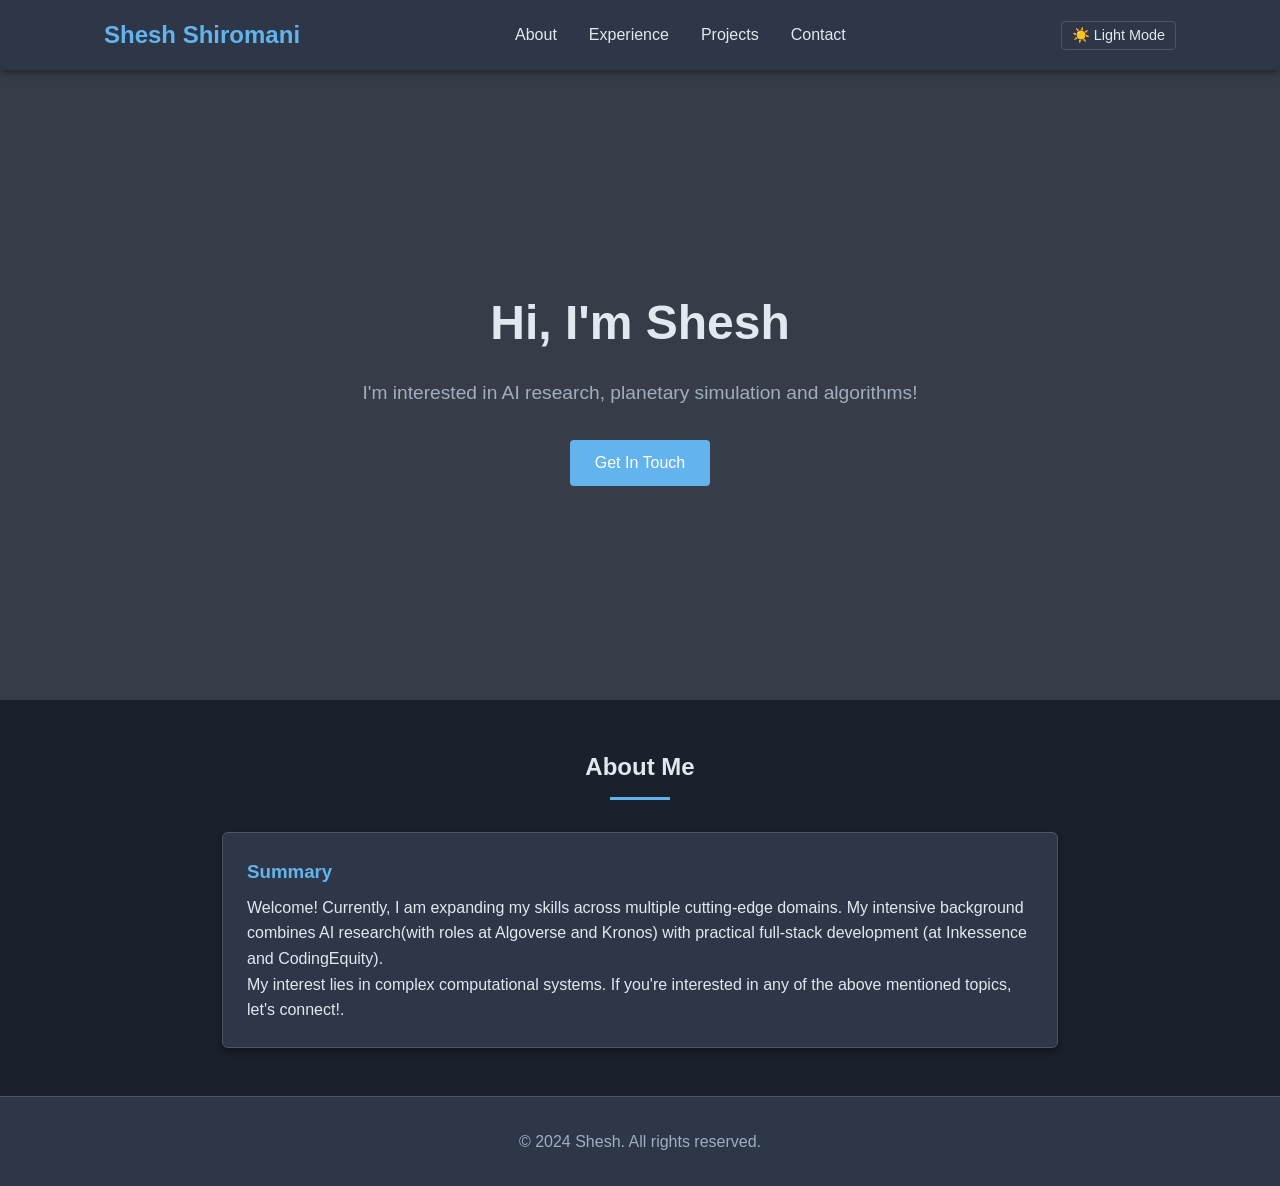
==== index.html @ 3c1d28cc "added project files" ====
<!DOCTYPE html>
<html lang="en">
<head>
    <meta charset="UTF-8">
    <meta name="viewport" content="width=device-width, initial-scale=1.0">
    <title>Shesh - Portfolio</title>
    <link rel="stylesheet" href="style.css">
</head>
<body>
    <header>
        <nav class="navbar">
            <div class="logo">Shesh Shiromani</div>
            <ul class="nav-links">
                <li><a href="index.html">About</a></li>
                <li><a href="experience.html">Experience</a></li>
                <li><a href="projects.html">Projects</a></li>
                <li><a href="contact.html">Contact</a></li>
            </ul>
            <div class="nav-tools">
                <button id="dark-mode-toggle">☀️ Light Mode</button>
                <div class="menu-toggle">
                    <span></span>
                    <span></span>
                    <span></span>
                </div>
            </div>
        </nav>
    </header>

    <main>
        <section id="hero">
            <div class="hero-content">
                <h1>Hi, I'm Shesh</h1>
                <p>I'm interested in AI research, planetary simulation and algorithms!</p>
                <a href="contact.html" class="btn">Get In Touch</a>
            </div>
        </section>

        <section id="about" class="container">
            <h2>About Me</h2>
            <div class="card">
                <h3>Summary</h3>
                <p>Welcome! Currently, I am expanding my skills across multiple cutting-edge domains. My intensive background combines AI research(with roles at Algoverse and Kronos) with practical full-stack development (at Inkessence and CodingEquity).</p>
                <p>My interest lies in complex computational systems. If you're interested in any of the above mentioned topics, let's connect!.</p>
            </div>
        </section>
    </main>

    <footer>
        <p>&copy; 2024 Shesh. All rights reserved.</p>
    </footer>

    <script src="script.js"></script>
</body>
</html>
---- style.css ----
:root {
    --bg-color: #1a202c;
    --text-color: #e2e8f0;
    --header-bg: #2d3748;
    --card-bg: #2d3748;
    --primary-accent: #63b3ed;
    --secondary-accent: #90cdf4;
    --border-color: #4a5568;
    --text-muted: #a0aec0;
    --btn-hover: #2c5282;
    --shadow: 0 4px 6px rgba(0,0,0,0.3);
    
    transition: background-color 0.3s, color 0.3s;
}

body.light-mode {
    --bg-color: #f7fafc;
    --text-color: #2d3748;
    --header-bg: #fff;
    --card-bg: #fff;
    --primary-accent: #2b6cb0;
    --secondary-accent: #4299e1;
    --border-color: #e2e8f0;
    --text-muted: #4a5568;
    --btn-hover: #2c5282;
    --shadow: 0 2px 5px rgba(0,0,0,0.1);
}

* {
    margin: 0;
    padding: 0;
    box-sizing: border-box;
}

body {
    font-family: Arial, Helvetica, sans-serif;
    line-height: 1.6;
    color: var(--text-color);
    background-color: var(--bg-color);
}

a {
    text-decoration: none;
    color: inherit;
}

header {
    background: var(--header-bg);
    box-shadow: var(--shadow);
    position: sticky;
    top: 0;
    z-index: 100;
}

.navbar {
    display: flex;
    justify-content: space-between;
    align-items: center;
    padding: 1rem 5%;
    max-width: 1200px;
    margin: 0 auto;
}

.logo {
    font-size: 1.5rem;
    font-weight: bold;
    color: var(--primary-accent);
}

.nav-links {
    list-style: none;
    display: flex;
    gap: 2rem;
}

.nav-links a:hover {
    color: var(--primary-accent);
    transition: color 0.3s ease;
}

.nav-tools {
    display: flex;
    align-items: center;
    gap: 15px;
}

#dark-mode-toggle {
    background: none;
    border: 1px solid var(--border-color);
    color: var(--text-color);
    padding: 5px 10px;
    border-radius: 4px;
    cursor: pointer;
    font-size: 0.9rem;
    transition: background 0.3s;
}

#dark-mode-toggle:hover {
    background: rgba(100, 100, 100, 0.2);
}

.menu-toggle {
    display: none;
    flex-direction: column;
    cursor: pointer;
    gap: 5px;
}

.menu-toggle span {
    width: 25px;
    height: 3px;
    background-color: var(--text-color);
    transition: 0.3s;
}

.container {
    max-width: 900px;
    margin: 3rem auto;
    padding: 0 2rem;
}

#hero {
    height: 70vh;
    display: flex;
    align-items: center;
    justify-content: center;
    text-align: center;
    background-color: #ebf4ff22;
    padding: 0 20px;
}

body.light-mode #hero {
    background-color: #ebf4ff;
}

.hero-content h1 {
    font-size: 3rem;
    margin-bottom: 1rem;
    color: var(--text-color);
}

.hero-content p {
    font-size: 1.2rem;
    margin-bottom: 2rem;
    color: var(--text-muted);
}

.btn {
    display: inline-block;
    padding: 10px 25px;
    background-color: var(--primary-accent);
    color: #fff;
    border: none;
    border-radius: 4px;
    cursor: pointer;
    font-size: 1rem;
    transition: background-color 0.3s, transform 0.2s;
}

.btn:hover {
    background-color: var(--btn-hover);
    transform: translateY(-2px);
}

h2 {
    margin-bottom: 2rem;
    text-align: center;
    color: var(--text-color);
    position: relative;
}

h2::after {
    content: "";
    display: block;
    width: 60px;
    height: 3px;
    background: var(--primary-accent);
    margin: 10px auto 0;
}

.sub-section {
    margin-bottom: 2rem;
}

h3 {
    color: var(--primary-accent);
    margin-bottom: 0.5rem;
}

.item-title {
    color: var(--text-color);
}

.data-table {
    width: 100%;
    border-collapse: collapse;
    background: var(--card-bg);
    box-shadow: var(--shadow);
    margin-bottom: 2rem;
}

.data-table th, .data-table td {
    padding: 15px;
    text-align: left;
    border-bottom: 1px solid var(--border-color);
    color: var(--text-color);
}

.data-table th {
    background-color: #edf2f722;
    font-weight: bold;
}

body.light-mode .data-table th {
    background-color: #edf2f7;
}

.data-table tr:hover {
    background-color: #f7fafc11;
}

body.light-mode .data-table tr:hover {
    background-color: #f7fafc;
}

.card-grid {
    display: grid;
    grid-template-columns: repeat(auto-fit, minmax(280px, 1fr));
    gap: 2rem;
}

.card {
    background: var(--card-bg);
    padding: 1.5rem;
    border-radius: 6px;
    border: 1px solid var(--border-color);
    box-shadow: var(--shadow);
    transition: transform 0.3s ease, box-shadow 0.3s ease;
}

.card:hover {
    transform: translateY(-4px);
    box-shadow: 0 6px 10px rgba(0,0,0,0.2);
}

.card-subtitle {
    font-size: 0.9rem;
    color: var(--text-muted);
    margin-bottom: 0.5rem;
}

.card-details {
    color: var(--text-muted);
    font-size: 0.95rem;
}

.skills-list {
    margin-top: 1rem;
    list-style-type: none;
    display: flex;
    flex-wrap: wrap;
    gap: 8px;
}

.skill-tag {
    background: #edf2f722;
    color: var(--secondary-accent);
    padding: 2px 8px;
    border-radius: 4px;
    font-size: 0.8rem;
    border: 1px solid var(--border-color);
}

body.light-mode .skill-tag {
    background: #edf2f7;
    color: var(--primary-accent);
}

.contact-form {
    background: var(--card-bg);
    padding: 2rem;
    border-radius: 6px;
    border: 1px solid var(--border-color);
    max-width: 550px;
    margin: 0 auto;
    box-shadow: var(--shadow);
}

.form-group {
    margin-bottom: 1.5rem;
}

.form-group label, .label-text {
    display: block;
    margin-bottom: 0.5rem;
    font-weight: bold;
    color: var(--text-muted);
}

.form-group input, .form-group select, .form-group textarea {
    width: 100%;
    padding: 10px;
    border: 1px solid var(--border-color);
    border-radius: 4px;
    background-color: var(--bg-color);
    color: var(--text-color);
    font-family: inherit;
}

.form-group input:focus, .form-group select:focus, .form-group textarea:focus {
    outline: none;
    border-color: var(--primary-accent);
}

.radio-group {
    display: flex;
    align-items: center;
    gap: 10px;
    color: var(--text-muted);
}

footer {
    text-align: center;
    padding: 2rem;
    background: var(--header-bg);
    color: var(--text-muted);
    margin-top: 3rem;
    border-top: 1px solid var(--border-color);
}

@media (max-width: 768px) {
    .navbar {
        flex-direction: column;
        align-items: flex-start;
    }
    
    .logo {
        margin-bottom: 10px;
    }

    .nav-links {
        display: none;
        flex-direction: column;
        width: 100%;
        gap: 10px;
        padding: 1rem 0;
        text-align: left;
    }

    .nav-links.active {
        display: flex;
    }

    .nav-tools {
        position: absolute;
        top: 1rem;
        right: 5%;
    }

    .menu-toggle {
        display: flex;
    }

    .hero-content h1 {
        font-size: 2.2rem;
    }
}
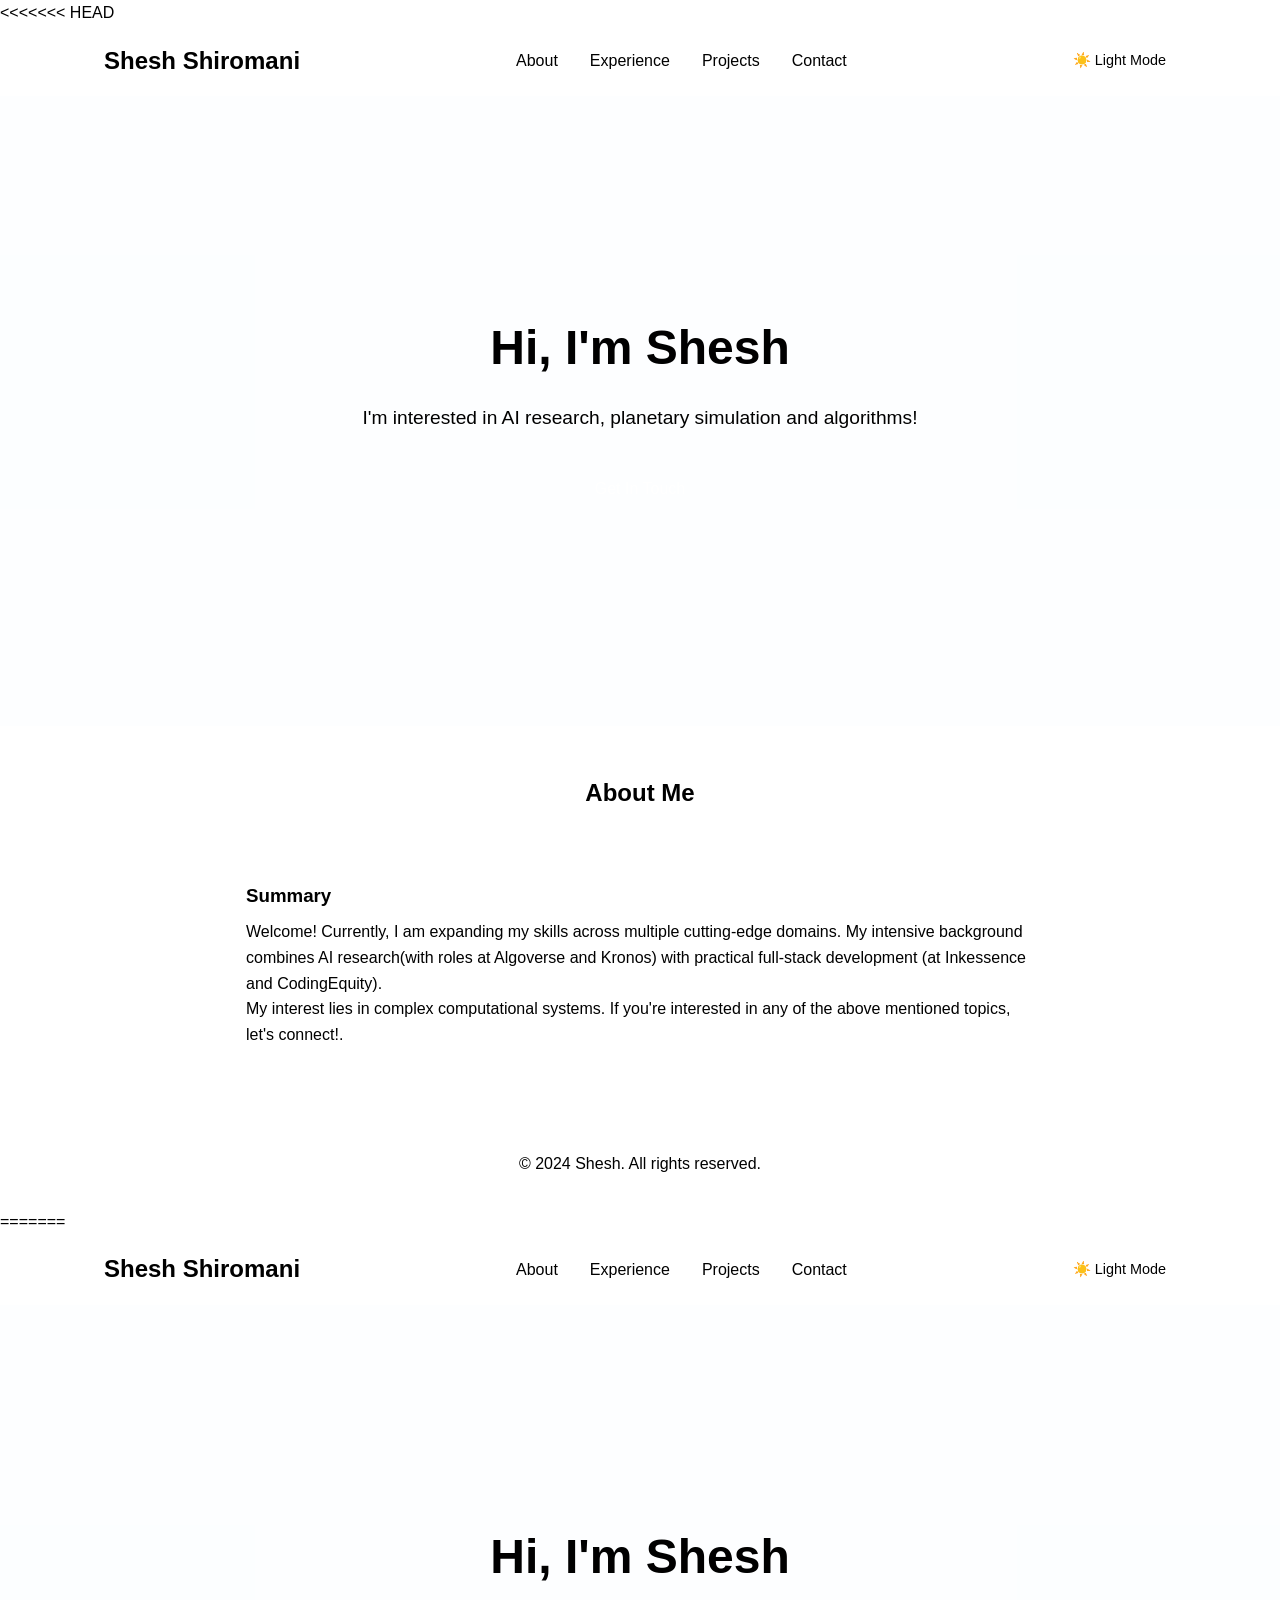
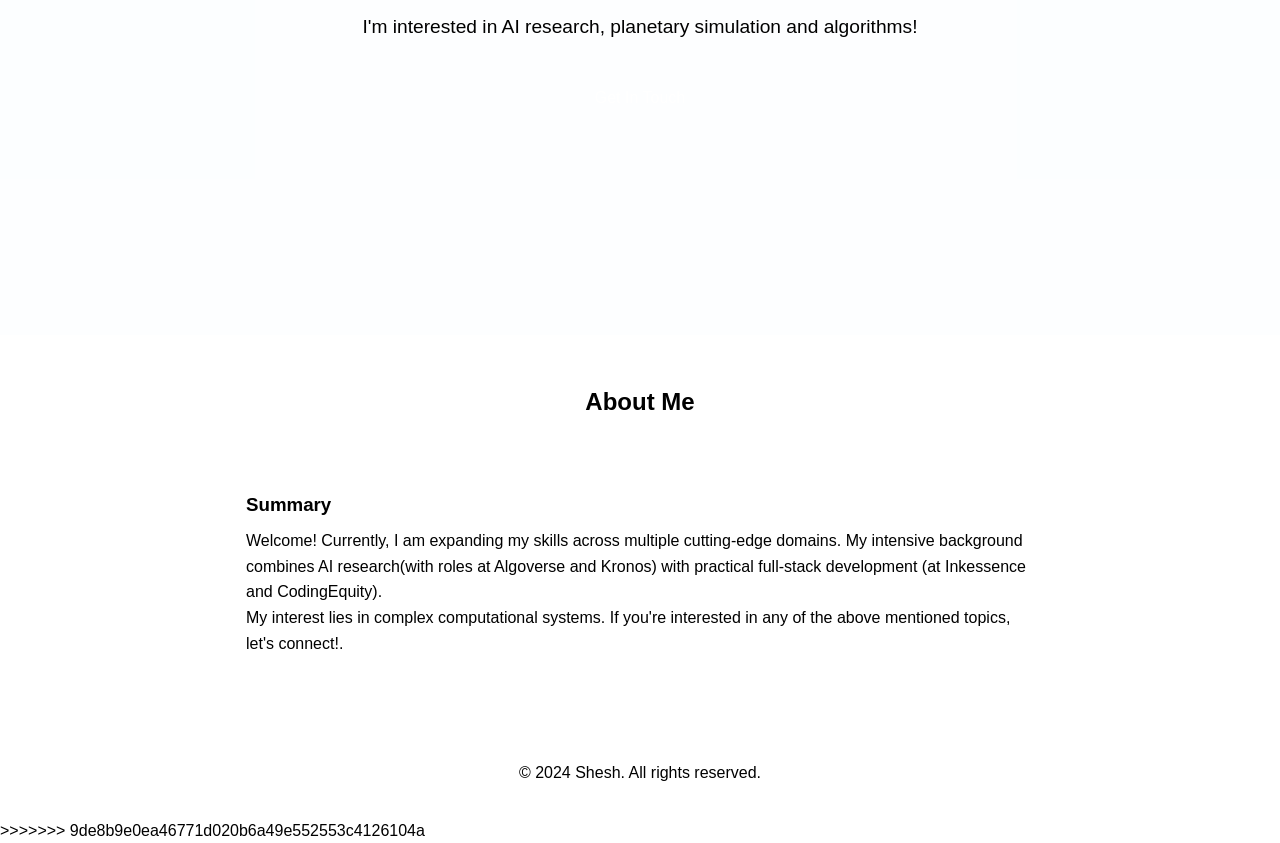
==== commit 6c17e866: "Fix merge conflict" ====
--- a/index.html
+++ b/index.html
@@ -1,55 +1,112 @@
-<!DOCTYPE html>
-<html lang="en">
-<head>
-    <meta charset="UTF-8">
-    <meta name="viewport" content="width=device-width, initial-scale=1.0">
-    <title>Shesh - Portfolio</title>
-    <link rel="stylesheet" href="style.css">
-</head>
-<body>
-    <header>
-        <nav class="navbar">
-            <div class="logo">Shesh Shiromani</div>
-            <ul class="nav-links">
-                <li><a href="index.html">About</a></li>
-                <li><a href="experience.html">Experience</a></li>
-                <li><a href="projects.html">Projects</a></li>
-                <li><a href="contact.html">Contact</a></li>
-            </ul>
-            <div class="nav-tools">
-                <button id="dark-mode-toggle">☀️ Light Mode</button>
-                <div class="menu-toggle">
-                    <span></span>
-                    <span></span>
-                    <span></span>
-                </div>
-            </div>
-        </nav>
-    </header>
-
-    <main>
-        <section id="hero">
-            <div class="hero-content">
-                <h1>Hi, I'm Shesh</h1>
-                <p>I'm interested in AI research, planetary simulation and algorithms!</p>
-                <a href="contact.html" class="btn">Get In Touch</a>
-            </div>
-        </section>
-
-        <section id="about" class="container">
-            <h2>About Me</h2>
-            <div class="card">
-                <h3>Summary</h3>
-                <p>Welcome! Currently, I am expanding my skills across multiple cutting-edge domains. My intensive background combines AI research(with roles at Algoverse and Kronos) with practical full-stack development (at Inkessence and CodingEquity).</p>
-                <p>My interest lies in complex computational systems. If you're interested in any of the above mentioned topics, let's connect!.</p>
-            </div>
-        </section>
-    </main>
-
-    <footer>
-        <p>&copy; 2024 Shesh. All rights reserved.</p>
-    </footer>
-
-    <script src="script.js"></script>
-</body>
+<<<<<<< HEAD
+<!DOCTYPE html>
+<html lang="en">
+<head>
+    <meta charset="UTF-8">
+    <meta name="viewport" content="width=device-width, initial-scale=1.0">
+    <title>Shesh - Portfolio</title>
+    <link rel="stylesheet" href="style.css">
+</head>
+<body>
+    <header>
+        <nav class="navbar">
+            <div class="logo">Shesh Shiromani</div>
+            <ul class="nav-links">
+                <li><a href="index.html">About</a></li>
+                <li><a href="experience.html">Experience</a></li>
+                <li><a href="projects.html">Projects</a></li>
+                <li><a href="contact.html">Contact</a></li>
+            </ul>
+            <div class="nav-tools">
+                <button id="dark-mode-toggle">☀️ Light Mode</button>
+                <div class="menu-toggle">
+                    <span></span>
+                    <span></span>
+                    <span></span>
+                </div>
+            </div>
+        </nav>
+    </header>
+
+    <main>
+        <section id="hero">
+            <div class="hero-content">
+                <h1>Hi, I'm Shesh</h1>
+                <p>I'm interested in AI research, planetary simulation and algorithms!</p>
+                <a href="contact.html" class="btn">Get In Touch</a>
+            </div>
+        </section>
+
+        <section id="about" class="container">
+            <h2>About Me</h2>
+            <div class="card">
+                <h3>Summary</h3>
+                <p>Welcome! Currently, I am expanding my skills across multiple cutting-edge domains. My intensive background combines AI research(with roles at Algoverse and Kronos) with practical full-stack development (at Inkessence and CodingEquity).</p>
+                <p>My interest lies in complex computational systems. If you're interested in any of the above mentioned topics, let's connect!.</p>
+            </div>
+        </section>
+    </main>
+
+    <footer>
+        <p>&copy; 2024 Shesh. All rights reserved.</p>
+    </footer>
+
+    <script src="script.js"></script>
+</body>
+=======
+<!DOCTYPE html>
+<html lang="en">
+<head>
+    <meta charset="UTF-8">
+    <meta name="viewport" content="width=device-width, initial-scale=1.0">
+    <title>Shesh - Portfolio</title>
+    <link rel="stylesheet" href="style.css">
+</head>
+<body>
+    <header>
+        <nav class="navbar">
+            <div class="logo">Shesh Shiromani</div>
+            <ul class="nav-links">
+                <li><a href="index.html">About</a></li>
+                <li><a href="experience.html">Experience</a></li>
+                <li><a href="projects.html">Projects</a></li>
+                <li><a href="contact.html">Contact</a></li>
+            </ul>
+            <div class="nav-tools">
+                <button id="dark-mode-toggle">☀️ Light Mode</button>
+                <div class="menu-toggle">
+                    <span></span>
+                    <span></span>
+                    <span></span>
+                </div>
+            </div>
+        </nav>
+    </header>
+
+    <main>
+        <section id="hero">
+            <div class="hero-content">
+                <h1>Hi, I'm Shesh</h1>
+                <p>I'm interested in AI research, planetary simulation and algorithms!</p>
+                <a href="contact.html" class="btn">Get In Touch</a>
+            </div>
+        </section>
+
+        <section id="about" class="container">
+            <h2>About Me</h2>
+            <div class="card">
+                <h3>Summary</h3>
+                <p>Welcome! Currently, I am expanding my skills across multiple cutting-edge domains. My intensive background combines AI research(with roles at Algoverse and Kronos) with practical full-stack development (at Inkessence and CodingEquity).</p>
+                <p>My interest lies in complex computational systems. If you're interested in any of the above mentioned topics, let's connect!.</p>
+            </div>
+        </section>
+    </main>
+
+    <footer>
+        <p>&copy; 2024 Shesh. All rights reserved.</p>
+    </footer>
+
+    <script src="script.js"></script>
+</body>
+>>>>>>> 9de8b9e0ea46771d020b6a49e552553c4126104a
 </html>
--- a/style.css
+++ b/style.css
@@ -1,367 +1,736 @@
-:root {
-    --bg-color: #1a202c;
-    --text-color: #e2e8f0;
-    --header-bg: #2d3748;
-    --card-bg: #2d3748;
-    --primary-accent: #63b3ed;
-    --secondary-accent: #90cdf4;
-    --border-color: #4a5568;
-    --text-muted: #a0aec0;
-    --btn-hover: #2c5282;
-    --shadow: 0 4px 6px rgba(0,0,0,0.3);
-    
-    transition: background-color 0.3s, color 0.3s;
-}
-
-body.light-mode {
-    --bg-color: #f7fafc;
-    --text-color: #2d3748;
-    --header-bg: #fff;
-    --card-bg: #fff;
-    --primary-accent: #2b6cb0;
-    --secondary-accent: #4299e1;
-    --border-color: #e2e8f0;
-    --text-muted: #4a5568;
-    --btn-hover: #2c5282;
-    --shadow: 0 2px 5px rgba(0,0,0,0.1);
-}
-
-* {
-    margin: 0;
-    padding: 0;
-    box-sizing: border-box;
-}
-
-body {
-    font-family: Arial, Helvetica, sans-serif;
-    line-height: 1.6;
-    color: var(--text-color);
-    background-color: var(--bg-color);
-}
-
-a {
-    text-decoration: none;
-    color: inherit;
-}
-
-header {
-    background: var(--header-bg);
-    box-shadow: var(--shadow);
-    position: sticky;
-    top: 0;
-    z-index: 100;
-}
-
-.navbar {
-    display: flex;
-    justify-content: space-between;
-    align-items: center;
-    padding: 1rem 5%;
-    max-width: 1200px;
-    margin: 0 auto;
-}
-
-.logo {
-    font-size: 1.5rem;
-    font-weight: bold;
-    color: var(--primary-accent);
-}
-
-.nav-links {
-    list-style: none;
-    display: flex;
-    gap: 2rem;
-}
-
-.nav-links a:hover {
-    color: var(--primary-accent);
-    transition: color 0.3s ease;
-}
-
-.nav-tools {
-    display: flex;
-    align-items: center;
-    gap: 15px;
-}
-
-#dark-mode-toggle {
-    background: none;
-    border: 1px solid var(--border-color);
-    color: var(--text-color);
-    padding: 5px 10px;
-    border-radius: 4px;
-    cursor: pointer;
-    font-size: 0.9rem;
-    transition: background 0.3s;
-}
-
-#dark-mode-toggle:hover {
-    background: rgba(100, 100, 100, 0.2);
-}
-
-.menu-toggle {
-    display: none;
-    flex-direction: column;
-    cursor: pointer;
-    gap: 5px;
-}
-
-.menu-toggle span {
-    width: 25px;
-    height: 3px;
-    background-color: var(--text-color);
-    transition: 0.3s;
-}
-
-.container {
-    max-width: 900px;
-    margin: 3rem auto;
-    padding: 0 2rem;
-}
-
-#hero {
-    height: 70vh;
-    display: flex;
-    align-items: center;
-    justify-content: center;
-    text-align: center;
-    background-color: #ebf4ff22;
-    padding: 0 20px;
-}
-
-body.light-mode #hero {
-    background-color: #ebf4ff;
-}
-
-.hero-content h1 {
-    font-size: 3rem;
-    margin-bottom: 1rem;
-    color: var(--text-color);
-}
-
-.hero-content p {
-    font-size: 1.2rem;
-    margin-bottom: 2rem;
-    color: var(--text-muted);
-}
-
-.btn {
-    display: inline-block;
-    padding: 10px 25px;
-    background-color: var(--primary-accent);
-    color: #fff;
-    border: none;
-    border-radius: 4px;
-    cursor: pointer;
-    font-size: 1rem;
-    transition: background-color 0.3s, transform 0.2s;
-}
-
-.btn:hover {
-    background-color: var(--btn-hover);
-    transform: translateY(-2px);
-}
-
-h2 {
-    margin-bottom: 2rem;
-    text-align: center;
-    color: var(--text-color);
-    position: relative;
-}
-
-h2::after {
-    content: "";
-    display: block;
-    width: 60px;
-    height: 3px;
-    background: var(--primary-accent);
-    margin: 10px auto 0;
-}
-
-.sub-section {
-    margin-bottom: 2rem;
-}
-
-h3 {
-    color: var(--primary-accent);
-    margin-bottom: 0.5rem;
-}
-
-.item-title {
-    color: var(--text-color);
-}
-
-.data-table {
-    width: 100%;
-    border-collapse: collapse;
-    background: var(--card-bg);
-    box-shadow: var(--shadow);
-    margin-bottom: 2rem;
-}
-
-.data-table th, .data-table td {
-    padding: 15px;
-    text-align: left;
-    border-bottom: 1px solid var(--border-color);
-    color: var(--text-color);
-}
-
-.data-table th {
-    background-color: #edf2f722;
-    font-weight: bold;
-}
-
-body.light-mode .data-table th {
-    background-color: #edf2f7;
-}
-
-.data-table tr:hover {
-    background-color: #f7fafc11;
-}
-
-body.light-mode .data-table tr:hover {
-    background-color: #f7fafc;
-}
-
-.card-grid {
-    display: grid;
-    grid-template-columns: repeat(auto-fit, minmax(280px, 1fr));
-    gap: 2rem;
-}
-
-.card {
-    background: var(--card-bg);
-    padding: 1.5rem;
-    border-radius: 6px;
-    border: 1px solid var(--border-color);
-    box-shadow: var(--shadow);
-    transition: transform 0.3s ease, box-shadow 0.3s ease;
-}
-
-.card:hover {
-    transform: translateY(-4px);
-    box-shadow: 0 6px 10px rgba(0,0,0,0.2);
-}
-
-.card-subtitle {
-    font-size: 0.9rem;
-    color: var(--text-muted);
-    margin-bottom: 0.5rem;
-}
-
-.card-details {
-    color: var(--text-muted);
-    font-size: 0.95rem;
-}
-
-.skills-list {
-    margin-top: 1rem;
-    list-style-type: none;
-    display: flex;
-    flex-wrap: wrap;
-    gap: 8px;
-}
-
-.skill-tag {
-    background: #edf2f722;
-    color: var(--secondary-accent);
-    padding: 2px 8px;
-    border-radius: 4px;
-    font-size: 0.8rem;
-    border: 1px solid var(--border-color);
-}
-
-body.light-mode .skill-tag {
-    background: #edf2f7;
-    color: var(--primary-accent);
-}
-
-.contact-form {
-    background: var(--card-bg);
-    padding: 2rem;
-    border-radius: 6px;
-    border: 1px solid var(--border-color);
-    max-width: 550px;
-    margin: 0 auto;
-    box-shadow: var(--shadow);
-}
-
-.form-group {
-    margin-bottom: 1.5rem;
-}
-
-.form-group label, .label-text {
-    display: block;
-    margin-bottom: 0.5rem;
-    font-weight: bold;
-    color: var(--text-muted);
-}
-
-.form-group input, .form-group select, .form-group textarea {
-    width: 100%;
-    padding: 10px;
-    border: 1px solid var(--border-color);
-    border-radius: 4px;
-    background-color: var(--bg-color);
-    color: var(--text-color);
-    font-family: inherit;
-}
-
-.form-group input:focus, .form-group select:focus, .form-group textarea:focus {
-    outline: none;
-    border-color: var(--primary-accent);
-}
-
-.radio-group {
-    display: flex;
-    align-items: center;
-    gap: 10px;
-    color: var(--text-muted);
-}
-
-footer {
-    text-align: center;
-    padding: 2rem;
-    background: var(--header-bg);
-    color: var(--text-muted);
-    margin-top: 3rem;
-    border-top: 1px solid var(--border-color);
-}
-
-@media (max-width: 768px) {
-    .navbar {
-        flex-direction: column;
-        align-items: flex-start;
-    }
-    
-    .logo {
-        margin-bottom: 10px;
-    }
-
-    .nav-links {
-        display: none;
-        flex-direction: column;
-        width: 100%;
-        gap: 10px;
-        padding: 1rem 0;
-        text-align: left;
-    }
-
-    .nav-links.active {
-        display: flex;
-    }
-
-    .nav-tools {
-        position: absolute;
-        top: 1rem;
-        right: 5%;
-    }
-
-    .menu-toggle {
-        display: flex;
-    }
-
-    .hero-content h1 {
-        font-size: 2.2rem;
-    }
+<<<<<<< HEAD
+:root {
+    --bg-color: #1a202c;
+    --text-color: #e2e8f0;
+    --header-bg: #2d3748;
+    --card-bg: #2d3748;
+    --primary-accent: #63b3ed;
+    --secondary-accent: #90cdf4;
+    --border-color: #4a5568;
+    --text-muted: #a0aec0;
+    --btn-hover: #2c5282;
+    --shadow: 0 4px 6px rgba(0,0,0,0.3);
+    
+    transition: background-color 0.3s, color 0.3s;
+}
+
+body.light-mode {
+    --bg-color: #f7fafc;
+    --text-color: #2d3748;
+    --header-bg: #fff;
+    --card-bg: #fff;
+    --primary-accent: #2b6cb0;
+    --secondary-accent: #4299e1;
+    --border-color: #e2e8f0;
+    --text-muted: #4a5568;
+    --btn-hover: #2c5282;
+    --shadow: 0 2px 5px rgba(0,0,0,0.1);
+}
+
+* {
+    margin: 0;
+    padding: 0;
+    box-sizing: border-box;
+}
+
+body {
+    font-family: Arial, Helvetica, sans-serif;
+    line-height: 1.6;
+    color: var(--text-color);
+    background-color: var(--bg-color);
+}
+
+a {
+    text-decoration: none;
+    color: inherit;
+}
+
+header {
+    background: var(--header-bg);
+    box-shadow: var(--shadow);
+    position: sticky;
+    top: 0;
+    z-index: 100;
+}
+
+.navbar {
+    display: flex;
+    justify-content: space-between;
+    align-items: center;
+    padding: 1rem 5%;
+    max-width: 1200px;
+    margin: 0 auto;
+}
+
+.logo {
+    font-size: 1.5rem;
+    font-weight: bold;
+    color: var(--primary-accent);
+}
+
+.nav-links {
+    list-style: none;
+    display: flex;
+    gap: 2rem;
+}
+
+.nav-links a:hover {
+    color: var(--primary-accent);
+    transition: color 0.3s ease;
+}
+
+.nav-tools {
+    display: flex;
+    align-items: center;
+    gap: 15px;
+}
+
+#dark-mode-toggle {
+    background: none;
+    border: 1px solid var(--border-color);
+    color: var(--text-color);
+    padding: 5px 10px;
+    border-radius: 4px;
+    cursor: pointer;
+    font-size: 0.9rem;
+    transition: background 0.3s;
+}
+
+#dark-mode-toggle:hover {
+    background: rgba(100, 100, 100, 0.2);
+}
+
+.menu-toggle {
+    display: none;
+    flex-direction: column;
+    cursor: pointer;
+    gap: 5px;
+}
+
+.menu-toggle span {
+    width: 25px;
+    height: 3px;
+    background-color: var(--text-color);
+    transition: 0.3s;
+}
+
+.container {
+    max-width: 900px;
+    margin: 3rem auto;
+    padding: 0 2rem;
+}
+
+#hero {
+    height: 70vh;
+    display: flex;
+    align-items: center;
+    justify-content: center;
+    text-align: center;
+    background-color: #ebf4ff22;
+    padding: 0 20px;
+}
+
+body.light-mode #hero {
+    background-color: #ebf4ff;
+}
+
+.hero-content h1 {
+    font-size: 3rem;
+    margin-bottom: 1rem;
+    color: var(--text-color);
+}
+
+.hero-content p {
+    font-size: 1.2rem;
+    margin-bottom: 2rem;
+    color: var(--text-muted);
+}
+
+.btn {
+    display: inline-block;
+    padding: 10px 25px;
+    background-color: var(--primary-accent);
+    color: #fff;
+    border: none;
+    border-radius: 4px;
+    cursor: pointer;
+    font-size: 1rem;
+    transition: background-color 0.3s, transform 0.2s;
+}
+
+.btn:hover {
+    background-color: var(--btn-hover);
+    transform: translateY(-2px);
+}
+
+h2 {
+    margin-bottom: 2rem;
+    text-align: center;
+    color: var(--text-color);
+    position: relative;
+}
+
+h2::after {
+    content: "";
+    display: block;
+    width: 60px;
+    height: 3px;
+    background: var(--primary-accent);
+    margin: 10px auto 0;
+}
+
+.sub-section {
+    margin-bottom: 2rem;
+}
+
+h3 {
+    color: var(--primary-accent);
+    margin-bottom: 0.5rem;
+}
+
+.item-title {
+    color: var(--text-color);
+}
+
+.data-table {
+    width: 100%;
+    border-collapse: collapse;
+    background: var(--card-bg);
+    box-shadow: var(--shadow);
+    margin-bottom: 2rem;
+}
+
+.data-table th, .data-table td {
+    padding: 15px;
+    text-align: left;
+    border-bottom: 1px solid var(--border-color);
+    color: var(--text-color);
+}
+
+.data-table th {
+    background-color: #edf2f722;
+    font-weight: bold;
+}
+
+body.light-mode .data-table th {
+    background-color: #edf2f7;
+}
+
+.data-table tr:hover {
+    background-color: #f7fafc11;
+}
+
+body.light-mode .data-table tr:hover {
+    background-color: #f7fafc;
+}
+
+.card-grid {
+    display: grid;
+    grid-template-columns: repeat(auto-fit, minmax(280px, 1fr));
+    gap: 2rem;
+}
+
+.card {
+    background: var(--card-bg);
+    padding: 1.5rem;
+    border-radius: 6px;
+    border: 1px solid var(--border-color);
+    box-shadow: var(--shadow);
+    transition: transform 0.3s ease, box-shadow 0.3s ease;
+}
+
+.card:hover {
+    transform: translateY(-4px);
+    box-shadow: 0 6px 10px rgba(0,0,0,0.2);
+}
+
+.card-subtitle {
+    font-size: 0.9rem;
+    color: var(--text-muted);
+    margin-bottom: 0.5rem;
+}
+
+.card-details {
+    color: var(--text-muted);
+    font-size: 0.95rem;
+}
+
+.skills-list {
+    margin-top: 1rem;
+    list-style-type: none;
+    display: flex;
+    flex-wrap: wrap;
+    gap: 8px;
+}
+
+.skill-tag {
+    background: #edf2f722;
+    color: var(--secondary-accent);
+    padding: 2px 8px;
+    border-radius: 4px;
+    font-size: 0.8rem;
+    border: 1px solid var(--border-color);
+}
+
+body.light-mode .skill-tag {
+    background: #edf2f7;
+    color: var(--primary-accent);
+}
+
+.contact-form {
+    background: var(--card-bg);
+    padding: 2rem;
+    border-radius: 6px;
+    border: 1px solid var(--border-color);
+    max-width: 550px;
+    margin: 0 auto;
+    box-shadow: var(--shadow);
+}
+
+.form-group {
+    margin-bottom: 1.5rem;
+}
+
+.form-group label, .label-text {
+    display: block;
+    margin-bottom: 0.5rem;
+    font-weight: bold;
+    color: var(--text-muted);
+}
+
+.form-group input, .form-group select, .form-group textarea {
+    width: 100%;
+    padding: 10px;
+    border: 1px solid var(--border-color);
+    border-radius: 4px;
+    background-color: var(--bg-color);
+    color: var(--text-color);
+    font-family: inherit;
+}
+
+.form-group input:focus, .form-group select:focus, .form-group textarea:focus {
+    outline: none;
+    border-color: var(--primary-accent);
+}
+
+.radio-group {
+    display: flex;
+    align-items: center;
+    gap: 10px;
+    color: var(--text-muted);
+}
+
+footer {
+    text-align: center;
+    padding: 2rem;
+    background: var(--header-bg);
+    color: var(--text-muted);
+    margin-top: 3rem;
+    border-top: 1px solid var(--border-color);
+}
+
+@media (max-width: 768px) {
+    .navbar {
+        flex-direction: column;
+        align-items: flex-start;
+    }
+    
+    .logo {
+        margin-bottom: 10px;
+    }
+
+    .nav-links {
+        display: none;
+        flex-direction: column;
+        width: 100%;
+        gap: 10px;
+        padding: 1rem 0;
+        text-align: left;
+    }
+
+    .nav-links.active {
+        display: flex;
+    }
+
+    .nav-tools {
+        position: absolute;
+        top: 1rem;
+        right: 5%;
+    }
+
+    .menu-toggle {
+        display: flex;
+    }
+
+    .hero-content h1 {
+        font-size: 2.2rem;
+    }
+=======
+:root {
+    --bg-color: #1a202c;
+    --text-color: #e2e8f0;
+    --header-bg: #2d3748;
+    --card-bg: #2d3748;
+    --primary-accent: #63b3ed;
+    --secondary-accent: #90cdf4;
+    --border-color: #4a5568;
+    --text-muted: #a0aec0;
+    --btn-hover: #2c5282;
+    --shadow: 0 4px 6px rgba(0,0,0,0.3);
+    
+    transition: background-color 0.3s, color 0.3s;
+}
+
+body.light-mode {
+    --bg-color: #f7fafc;
+    --text-color: #2d3748;
+    --header-bg: #fff;
+    --card-bg: #fff;
+    --primary-accent: #2b6cb0;
+    --secondary-accent: #4299e1;
+    --border-color: #e2e8f0;
+    --text-muted: #4a5568;
+    --btn-hover: #2c5282;
+    --shadow: 0 2px 5px rgba(0,0,0,0.1);
+}
+
+* {
+    margin: 0;
+    padding: 0;
+    box-sizing: border-box;
+}
+
+body {
+    font-family: Arial, Helvetica, sans-serif;
+    line-height: 1.6;
+    color: var(--text-color);
+    background-color: var(--bg-color);
+}
+
+a {
+    text-decoration: none;
+    color: inherit;
+}
+
+header {
+    background: var(--header-bg);
+    box-shadow: var(--shadow);
+    position: sticky;
+    top: 0;
+    z-index: 100;
+}
+
+.navbar {
+    display: flex;
+    justify-content: space-between;
+    align-items: center;
+    padding: 1rem 5%;
+    max-width: 1200px;
+    margin: 0 auto;
+}
+
+.logo {
+    font-size: 1.5rem;
+    font-weight: bold;
+    color: var(--primary-accent);
+}
+
+.nav-links {
+    list-style: none;
+    display: flex;
+    gap: 2rem;
+}
+
+.nav-links a:hover {
+    color: var(--primary-accent);
+    transition: color 0.3s ease;
+}
+
+.nav-tools {
+    display: flex;
+    align-items: center;
+    gap: 15px;
+}
+
+#dark-mode-toggle {
+    background: none;
+    border: 1px solid var(--border-color);
+    color: var(--text-color);
+    padding: 5px 10px;
+    border-radius: 4px;
+    cursor: pointer;
+    font-size: 0.9rem;
+    transition: background 0.3s;
+}
+
+#dark-mode-toggle:hover {
+    background: rgba(100, 100, 100, 0.2);
+}
+
+.menu-toggle {
+    display: none;
+    flex-direction: column;
+    cursor: pointer;
+    gap: 5px;
+}
+
+.menu-toggle span {
+    width: 25px;
+    height: 3px;
+    background-color: var(--text-color);
+    transition: 0.3s;
+}
+
+.container {
+    max-width: 900px;
+    margin: 3rem auto;
+    padding: 0 2rem;
+}
+
+#hero {
+    height: 70vh;
+    display: flex;
+    align-items: center;
+    justify-content: center;
+    text-align: center;
+    background-color: #ebf4ff22;
+    padding: 0 20px;
+}
+
+body.light-mode #hero {
+    background-color: #ebf4ff;
+}
+
+.hero-content h1 {
+    font-size: 3rem;
+    margin-bottom: 1rem;
+    color: var(--text-color);
+}
+
+.hero-content p {
+    font-size: 1.2rem;
+    margin-bottom: 2rem;
+    color: var(--text-muted);
+}
+
+.btn {
+    display: inline-block;
+    padding: 10px 25px;
+    background-color: var(--primary-accent);
+    color: #fff;
+    border: none;
+    border-radius: 4px;
+    cursor: pointer;
+    font-size: 1rem;
+    transition: background-color 0.3s, transform 0.2s;
+}
+
+.btn:hover {
+    background-color: var(--btn-hover);
+    transform: translateY(-2px);
+}
+
+h2 {
+    margin-bottom: 2rem;
+    text-align: center;
+    color: var(--text-color);
+    position: relative;
+}
+
+h2::after {
+    content: "";
+    display: block;
+    width: 60px;
+    height: 3px;
+    background: var(--primary-accent);
+    margin: 10px auto 0;
+}
+
+.sub-section {
+    margin-bottom: 2rem;
+}
+
+h3 {
+    color: var(--primary-accent);
+    margin-bottom: 0.5rem;
+}
+
+.item-title {
+    color: var(--text-color);
+}
+
+.data-table {
+    width: 100%;
+    border-collapse: collapse;
+    background: var(--card-bg);
+    box-shadow: var(--shadow);
+    margin-bottom: 2rem;
+}
+
+.data-table th, .data-table td {
+    padding: 15px;
+    text-align: left;
+    border-bottom: 1px solid var(--border-color);
+    color: var(--text-color);
+}
+
+.data-table th {
+    background-color: #edf2f722;
+    font-weight: bold;
+}
+
+body.light-mode .data-table th {
+    background-color: #edf2f7;
+}
+
+.data-table tr:hover {
+    background-color: #f7fafc11;
+}
+
+body.light-mode .data-table tr:hover {
+    background-color: #f7fafc;
+}
+
+.card-grid {
+    display: grid;
+    grid-template-columns: repeat(auto-fit, minmax(280px, 1fr));
+    gap: 2rem;
+}
+
+.card {
+    background: var(--card-bg);
+    padding: 1.5rem;
+    border-radius: 6px;
+    border: 1px solid var(--border-color);
+    box-shadow: var(--shadow);
+    transition: transform 0.3s ease, box-shadow 0.3s ease;
+}
+
+.card:hover {
+    transform: translateY(-4px);
+    box-shadow: 0 6px 10px rgba(0,0,0,0.2);
+}
+
+.card-subtitle {
+    font-size: 0.9rem;
+    color: var(--text-muted);
+    margin-bottom: 0.5rem;
+}
+
+.card-details {
+    color: var(--text-muted);
+    font-size: 0.95rem;
+}
+
+.skills-list {
+    margin-top: 1rem;
+    list-style-type: none;
+    display: flex;
+    flex-wrap: wrap;
+    gap: 8px;
+}
+
+.skill-tag {
+    background: #edf2f722;
+    color: var(--secondary-accent);
+    padding: 2px 8px;
+    border-radius: 4px;
+    font-size: 0.8rem;
+    border: 1px solid var(--border-color);
+}
+
+body.light-mode .skill-tag {
+    background: #edf2f7;
+    color: var(--primary-accent);
+}
+
+.contact-form {
+    background: var(--card-bg);
+    padding: 2rem;
+    border-radius: 6px;
+    border: 1px solid var(--border-color);
+    max-width: 550px;
+    margin: 0 auto;
+    box-shadow: var(--shadow);
+}
+
+.form-group {
+    margin-bottom: 1.5rem;
+}
+
+.form-group label, .label-text {
+    display: block;
+    margin-bottom: 0.5rem;
+    font-weight: bold;
+    color: var(--text-muted);
+}
+
+.form-group input, .form-group select, .form-group textarea {
+    width: 100%;
+    padding: 10px;
+    border: 1px solid var(--border-color);
+    border-radius: 4px;
+    background-color: var(--bg-color);
+    color: var(--text-color);
+    font-family: inherit;
+}
+
+.form-group input:focus, .form-group select:focus, .form-group textarea:focus {
+    outline: none;
+    border-color: var(--primary-accent);
+}
+
+.radio-group {
+    display: flex;
+    align-items: center;
+    gap: 10px;
+    color: var(--text-muted);
+}
+
+footer {
+    text-align: center;
+    padding: 2rem;
+    background: var(--header-bg);
+    color: var(--text-muted);
+    margin-top: 3rem;
+    border-top: 1px solid var(--border-color);
+}
+
+@media (max-width: 768px) {
+    .navbar {
+        flex-direction: column;
+        align-items: flex-start;
+    }
+    
+    .logo {
+        margin-bottom: 10px;
+    }
+
+    .nav-links {
+        display: none;
+        flex-direction: column;
+        width: 100%;
+        gap: 10px;
+        padding: 1rem 0;
+        text-align: left;
+    }
+
+    .nav-links.active {
+        display: flex;
+    }
+
+    .nav-tools {
+        position: absolute;
+        top: 1rem;
+        right: 5%;
+    }
+
+    .menu-toggle {
+        display: flex;
+    }
+
+    .hero-content h1 {
+        font-size: 2.2rem;
+    }
+>>>>>>> 9de8b9e0ea46771d020b6a49e552553c4126104a
 }
--- a/style.css
+++ b/style.css
@@ -1,367 +1,736 @@
-:root {
-    --bg-color: #1a202c;
-    --text-color: #e2e8f0;
-    --header-bg: #2d3748;
-    --card-bg: #2d3748;
-    --primary-accent: #63b3ed;
-    --secondary-accent: #90cdf4;
-    --border-color: #4a5568;
-    --text-muted: #a0aec0;
-    --btn-hover: #2c5282;
-    --shadow: 0 4px 6px rgba(0,0,0,0.3);
-    
-    transition: background-color 0.3s, color 0.3s;
-}
-
-body.light-mode {
-    --bg-color: #f7fafc;
-    --text-color: #2d3748;
-    --header-bg: #fff;
-    --card-bg: #fff;
-    --primary-accent: #2b6cb0;
-    --secondary-accent: #4299e1;
-    --border-color: #e2e8f0;
-    --text-muted: #4a5568;
-    --btn-hover: #2c5282;
-    --shadow: 0 2px 5px rgba(0,0,0,0.1);
-}
-
-* {
-    margin: 0;
-    padding: 0;
-    box-sizing: border-box;
-}
-
-body {
-    font-family: Arial, Helvetica, sans-serif;
-    line-height: 1.6;
-    color: var(--text-color);
-    background-color: var(--bg-color);
-}
-
-a {
-    text-decoration: none;
-    color: inherit;
-}
-
-header {
-    background: var(--header-bg);
-    box-shadow: var(--shadow);
-    position: sticky;
-    top: 0;
-    z-index: 100;
-}
-
-.navbar {
-    display: flex;
-    justify-content: space-between;
-    align-items: center;
-    padding: 1rem 5%;
-    max-width: 1200px;
-    margin: 0 auto;
-}
-
-.logo {
-    font-size: 1.5rem;
-    font-weight: bold;
-    color: var(--primary-accent);
-}
-
-.nav-links {
-    list-style: none;
-    display: flex;
-    gap: 2rem;
-}
-
-.nav-links a:hover {
-    color: var(--primary-accent);
-    transition: color 0.3s ease;
-}
-
-.nav-tools {
-    display: flex;
-    align-items: center;
-    gap: 15px;
-}
-
-#dark-mode-toggle {
-    background: none;
-    border: 1px solid var(--border-color);
-    color: var(--text-color);
-    padding: 5px 10px;
-    border-radius: 4px;
-    cursor: pointer;
-    font-size: 0.9rem;
-    transition: background 0.3s;
-}
-
-#dark-mode-toggle:hover {
-    background: rgba(100, 100, 100, 0.2);
-}
-
-.menu-toggle {
-    display: none;
-    flex-direction: column;
-    cursor: pointer;
-    gap: 5px;
-}
-
-.menu-toggle span {
-    width: 25px;
-    height: 3px;
-    background-color: var(--text-color);
-    transition: 0.3s;
-}
-
-.container {
-    max-width: 900px;
-    margin: 3rem auto;
-    padding: 0 2rem;
-}
-
-#hero {
-    height: 70vh;
-    display: flex;
-    align-items: center;
-    justify-content: center;
-    text-align: center;
-    background-color: #ebf4ff22;
-    padding: 0 20px;
-}
-
-body.light-mode #hero {
-    background-color: #ebf4ff;
-}
-
-.hero-content h1 {
-    font-size: 3rem;
-    margin-bottom: 1rem;
-    color: var(--text-color);
-}
-
-.hero-content p {
-    font-size: 1.2rem;
-    margin-bottom: 2rem;
-    color: var(--text-muted);
-}
-
-.btn {
-    display: inline-block;
-    padding: 10px 25px;
-    background-color: var(--primary-accent);
-    color: #fff;
-    border: none;
-    border-radius: 4px;
-    cursor: pointer;
-    font-size: 1rem;
-    transition: background-color 0.3s, transform 0.2s;
-}
-
-.btn:hover {
-    background-color: var(--btn-hover);
-    transform: translateY(-2px);
-}
-
-h2 {
-    margin-bottom: 2rem;
-    text-align: center;
-    color: var(--text-color);
-    position: relative;
-}
-
-h2::after {
-    content: "";
-    display: block;
-    width: 60px;
-    height: 3px;
-    background: var(--primary-accent);
-    margin: 10px auto 0;
-}
-
-.sub-section {
-    margin-bottom: 2rem;
-}
-
-h3 {
-    color: var(--primary-accent);
-    margin-bottom: 0.5rem;
-}
-
-.item-title {
-    color: var(--text-color);
-}
-
-.data-table {
-    width: 100%;
-    border-collapse: collapse;
-    background: var(--card-bg);
-    box-shadow: var(--shadow);
-    margin-bottom: 2rem;
-}
-
-.data-table th, .data-table td {
-    padding: 15px;
-    text-align: left;
-    border-bottom: 1px solid var(--border-color);
-    color: var(--text-color);
-}
-
-.data-table th {
-    background-color: #edf2f722;
-    font-weight: bold;
-}
-
-body.light-mode .data-table th {
-    background-color: #edf2f7;
-}
-
-.data-table tr:hover {
-    background-color: #f7fafc11;
-}
-
-body.light-mode .data-table tr:hover {
-    background-color: #f7fafc;
-}
-
-.card-grid {
-    display: grid;
-    grid-template-columns: repeat(auto-fit, minmax(280px, 1fr));
-    gap: 2rem;
-}
-
-.card {
-    background: var(--card-bg);
-    padding: 1.5rem;
-    border-radius: 6px;
-    border: 1px solid var(--border-color);
-    box-shadow: var(--shadow);
-    transition: transform 0.3s ease, box-shadow 0.3s ease;
-}
-
-.card:hover {
-    transform: translateY(-4px);
-    box-shadow: 0 6px 10px rgba(0,0,0,0.2);
-}
-
-.card-subtitle {
-    font-size: 0.9rem;
-    color: var(--text-muted);
-    margin-bottom: 0.5rem;
-}
-
-.card-details {
-    color: var(--text-muted);
-    font-size: 0.95rem;
-}
-
-.skills-list {
-    margin-top: 1rem;
-    list-style-type: none;
-    display: flex;
-    flex-wrap: wrap;
-    gap: 8px;
-}
-
-.skill-tag {
-    background: #edf2f722;
-    color: var(--secondary-accent);
-    padding: 2px 8px;
-    border-radius: 4px;
-    font-size: 0.8rem;
-    border: 1px solid var(--border-color);
-}
-
-body.light-mode .skill-tag {
-    background: #edf2f7;
-    color: var(--primary-accent);
-}
-
-.contact-form {
-    background: var(--card-bg);
-    padding: 2rem;
-    border-radius: 6px;
-    border: 1px solid var(--border-color);
-    max-width: 550px;
-    margin: 0 auto;
-    box-shadow: var(--shadow);
-}
-
-.form-group {
-    margin-bottom: 1.5rem;
-}
-
-.form-group label, .label-text {
-    display: block;
-    margin-bottom: 0.5rem;
-    font-weight: bold;
-    color: var(--text-muted);
-}
-
-.form-group input, .form-group select, .form-group textarea {
-    width: 100%;
-    padding: 10px;
-    border: 1px solid var(--border-color);
-    border-radius: 4px;
-    background-color: var(--bg-color);
-    color: var(--text-color);
-    font-family: inherit;
-}
-
-.form-group input:focus, .form-group select:focus, .form-group textarea:focus {
-    outline: none;
-    border-color: var(--primary-accent);
-}
-
-.radio-group {
-    display: flex;
-    align-items: center;
-    gap: 10px;
-    color: var(--text-muted);
-}
-
-footer {
-    text-align: center;
-    padding: 2rem;
-    background: var(--header-bg);
-    color: var(--text-muted);
-    margin-top: 3rem;
-    border-top: 1px solid var(--border-color);
-}
-
-@media (max-width: 768px) {
-    .navbar {
-        flex-direction: column;
-        align-items: flex-start;
-    }
-    
-    .logo {
-        margin-bottom: 10px;
-    }
-
-    .nav-links {
-        display: none;
-        flex-direction: column;
-        width: 100%;
-        gap: 10px;
-        padding: 1rem 0;
-        text-align: left;
-    }
-
-    .nav-links.active {
-        display: flex;
-    }
-
-    .nav-tools {
-        position: absolute;
-        top: 1rem;
-        right: 5%;
-    }
-
-    .menu-toggle {
-        display: flex;
-    }
-
-    .hero-content h1 {
-        font-size: 2.2rem;
-    }
+<<<<<<< HEAD
+:root {
+    --bg-color: #1a202c;
+    --text-color: #e2e8f0;
+    --header-bg: #2d3748;
+    --card-bg: #2d3748;
+    --primary-accent: #63b3ed;
+    --secondary-accent: #90cdf4;
+    --border-color: #4a5568;
+    --text-muted: #a0aec0;
+    --btn-hover: #2c5282;
+    --shadow: 0 4px 6px rgba(0,0,0,0.3);
+    
+    transition: background-color 0.3s, color 0.3s;
+}
+
+body.light-mode {
+    --bg-color: #f7fafc;
+    --text-color: #2d3748;
+    --header-bg: #fff;
+    --card-bg: #fff;
+    --primary-accent: #2b6cb0;
+    --secondary-accent: #4299e1;
+    --border-color: #e2e8f0;
+    --text-muted: #4a5568;
+    --btn-hover: #2c5282;
+    --shadow: 0 2px 5px rgba(0,0,0,0.1);
+}
+
+* {
+    margin: 0;
+    padding: 0;
+    box-sizing: border-box;
+}
+
+body {
+    font-family: Arial, Helvetica, sans-serif;
+    line-height: 1.6;
+    color: var(--text-color);
+    background-color: var(--bg-color);
+}
+
+a {
+    text-decoration: none;
+    color: inherit;
+}
+
+header {
+    background: var(--header-bg);
+    box-shadow: var(--shadow);
+    position: sticky;
+    top: 0;
+    z-index: 100;
+}
+
+.navbar {
+    display: flex;
+    justify-content: space-between;
+    align-items: center;
+    padding: 1rem 5%;
+    max-width: 1200px;
+    margin: 0 auto;
+}
+
+.logo {
+    font-size: 1.5rem;
+    font-weight: bold;
+    color: var(--primary-accent);
+}
+
+.nav-links {
+    list-style: none;
+    display: flex;
+    gap: 2rem;
+}
+
+.nav-links a:hover {
+    color: var(--primary-accent);
+    transition: color 0.3s ease;
+}
+
+.nav-tools {
+    display: flex;
+    align-items: center;
+    gap: 15px;
+}
+
+#dark-mode-toggle {
+    background: none;
+    border: 1px solid var(--border-color);
+    color: var(--text-color);
+    padding: 5px 10px;
+    border-radius: 4px;
+    cursor: pointer;
+    font-size: 0.9rem;
+    transition: background 0.3s;
+}
+
+#dark-mode-toggle:hover {
+    background: rgba(100, 100, 100, 0.2);
+}
+
+.menu-toggle {
+    display: none;
+    flex-direction: column;
+    cursor: pointer;
+    gap: 5px;
+}
+
+.menu-toggle span {
+    width: 25px;
+    height: 3px;
+    background-color: var(--text-color);
+    transition: 0.3s;
+}
+
+.container {
+    max-width: 900px;
+    margin: 3rem auto;
+    padding: 0 2rem;
+}
+
+#hero {
+    height: 70vh;
+    display: flex;
+    align-items: center;
+    justify-content: center;
+    text-align: center;
+    background-color: #ebf4ff22;
+    padding: 0 20px;
+}
+
+body.light-mode #hero {
+    background-color: #ebf4ff;
+}
+
+.hero-content h1 {
+    font-size: 3rem;
+    margin-bottom: 1rem;
+    color: var(--text-color);
+}
+
+.hero-content p {
+    font-size: 1.2rem;
+    margin-bottom: 2rem;
+    color: var(--text-muted);
+}
+
+.btn {
+    display: inline-block;
+    padding: 10px 25px;
+    background-color: var(--primary-accent);
+    color: #fff;
+    border: none;
+    border-radius: 4px;
+    cursor: pointer;
+    font-size: 1rem;
+    transition: background-color 0.3s, transform 0.2s;
+}
+
+.btn:hover {
+    background-color: var(--btn-hover);
+    transform: translateY(-2px);
+}
+
+h2 {
+    margin-bottom: 2rem;
+    text-align: center;
+    color: var(--text-color);
+    position: relative;
+}
+
+h2::after {
+    content: "";
+    display: block;
+    width: 60px;
+    height: 3px;
+    background: var(--primary-accent);
+    margin: 10px auto 0;
+}
+
+.sub-section {
+    margin-bottom: 2rem;
+}
+
+h3 {
+    color: var(--primary-accent);
+    margin-bottom: 0.5rem;
+}
+
+.item-title {
+    color: var(--text-color);
+}
+
+.data-table {
+    width: 100%;
+    border-collapse: collapse;
+    background: var(--card-bg);
+    box-shadow: var(--shadow);
+    margin-bottom: 2rem;
+}
+
+.data-table th, .data-table td {
+    padding: 15px;
+    text-align: left;
+    border-bottom: 1px solid var(--border-color);
+    color: var(--text-color);
+}
+
+.data-table th {
+    background-color: #edf2f722;
+    font-weight: bold;
+}
+
+body.light-mode .data-table th {
+    background-color: #edf2f7;
+}
+
+.data-table tr:hover {
+    background-color: #f7fafc11;
+}
+
+body.light-mode .data-table tr:hover {
+    background-color: #f7fafc;
+}
+
+.card-grid {
+    display: grid;
+    grid-template-columns: repeat(auto-fit, minmax(280px, 1fr));
+    gap: 2rem;
+}
+
+.card {
+    background: var(--card-bg);
+    padding: 1.5rem;
+    border-radius: 6px;
+    border: 1px solid var(--border-color);
+    box-shadow: var(--shadow);
+    transition: transform 0.3s ease, box-shadow 0.3s ease;
+}
+
+.card:hover {
+    transform: translateY(-4px);
+    box-shadow: 0 6px 10px rgba(0,0,0,0.2);
+}
+
+.card-subtitle {
+    font-size: 0.9rem;
+    color: var(--text-muted);
+    margin-bottom: 0.5rem;
+}
+
+.card-details {
+    color: var(--text-muted);
+    font-size: 0.95rem;
+}
+
+.skills-list {
+    margin-top: 1rem;
+    list-style-type: none;
+    display: flex;
+    flex-wrap: wrap;
+    gap: 8px;
+}
+
+.skill-tag {
+    background: #edf2f722;
+    color: var(--secondary-accent);
+    padding: 2px 8px;
+    border-radius: 4px;
+    font-size: 0.8rem;
+    border: 1px solid var(--border-color);
+}
+
+body.light-mode .skill-tag {
+    background: #edf2f7;
+    color: var(--primary-accent);
+}
+
+.contact-form {
+    background: var(--card-bg);
+    padding: 2rem;
+    border-radius: 6px;
+    border: 1px solid var(--border-color);
+    max-width: 550px;
+    margin: 0 auto;
+    box-shadow: var(--shadow);
+}
+
+.form-group {
+    margin-bottom: 1.5rem;
+}
+
+.form-group label, .label-text {
+    display: block;
+    margin-bottom: 0.5rem;
+    font-weight: bold;
+    color: var(--text-muted);
+}
+
+.form-group input, .form-group select, .form-group textarea {
+    width: 100%;
+    padding: 10px;
+    border: 1px solid var(--border-color);
+    border-radius: 4px;
+    background-color: var(--bg-color);
+    color: var(--text-color);
+    font-family: inherit;
+}
+
+.form-group input:focus, .form-group select:focus, .form-group textarea:focus {
+    outline: none;
+    border-color: var(--primary-accent);
+}
+
+.radio-group {
+    display: flex;
+    align-items: center;
+    gap: 10px;
+    color: var(--text-muted);
+}
+
+footer {
+    text-align: center;
+    padding: 2rem;
+    background: var(--header-bg);
+    color: var(--text-muted);
+    margin-top: 3rem;
+    border-top: 1px solid var(--border-color);
+}
+
+@media (max-width: 768px) {
+    .navbar {
+        flex-direction: column;
+        align-items: flex-start;
+    }
+    
+    .logo {
+        margin-bottom: 10px;
+    }
+
+    .nav-links {
+        display: none;
+        flex-direction: column;
+        width: 100%;
+        gap: 10px;
+        padding: 1rem 0;
+        text-align: left;
+    }
+
+    .nav-links.active {
+        display: flex;
+    }
+
+    .nav-tools {
+        position: absolute;
+        top: 1rem;
+        right: 5%;
+    }
+
+    .menu-toggle {
+        display: flex;
+    }
+
+    .hero-content h1 {
+        font-size: 2.2rem;
+    }
+=======
+:root {
+    --bg-color: #1a202c;
+    --text-color: #e2e8f0;
+    --header-bg: #2d3748;
+    --card-bg: #2d3748;
+    --primary-accent: #63b3ed;
+    --secondary-accent: #90cdf4;
+    --border-color: #4a5568;
+    --text-muted: #a0aec0;
+    --btn-hover: #2c5282;
+    --shadow: 0 4px 6px rgba(0,0,0,0.3);
+    
+    transition: background-color 0.3s, color 0.3s;
+}
+
+body.light-mode {
+    --bg-color: #f7fafc;
+    --text-color: #2d3748;
+    --header-bg: #fff;
+    --card-bg: #fff;
+    --primary-accent: #2b6cb0;
+    --secondary-accent: #4299e1;
+    --border-color: #e2e8f0;
+    --text-muted: #4a5568;
+    --btn-hover: #2c5282;
+    --shadow: 0 2px 5px rgba(0,0,0,0.1);
+}
+
+* {
+    margin: 0;
+    padding: 0;
+    box-sizing: border-box;
+}
+
+body {
+    font-family: Arial, Helvetica, sans-serif;
+    line-height: 1.6;
+    color: var(--text-color);
+    background-color: var(--bg-color);
+}
+
+a {
+    text-decoration: none;
+    color: inherit;
+}
+
+header {
+    background: var(--header-bg);
+    box-shadow: var(--shadow);
+    position: sticky;
+    top: 0;
+    z-index: 100;
+}
+
+.navbar {
+    display: flex;
+    justify-content: space-between;
+    align-items: center;
+    padding: 1rem 5%;
+    max-width: 1200px;
+    margin: 0 auto;
+}
+
+.logo {
+    font-size: 1.5rem;
+    font-weight: bold;
+    color: var(--primary-accent);
+}
+
+.nav-links {
+    list-style: none;
+    display: flex;
+    gap: 2rem;
+}
+
+.nav-links a:hover {
+    color: var(--primary-accent);
+    transition: color 0.3s ease;
+}
+
+.nav-tools {
+    display: flex;
+    align-items: center;
+    gap: 15px;
+}
+
+#dark-mode-toggle {
+    background: none;
+    border: 1px solid var(--border-color);
+    color: var(--text-color);
+    padding: 5px 10px;
+    border-radius: 4px;
+    cursor: pointer;
+    font-size: 0.9rem;
+    transition: background 0.3s;
+}
+
+#dark-mode-toggle:hover {
+    background: rgba(100, 100, 100, 0.2);
+}
+
+.menu-toggle {
+    display: none;
+    flex-direction: column;
+    cursor: pointer;
+    gap: 5px;
+}
+
+.menu-toggle span {
+    width: 25px;
+    height: 3px;
+    background-color: var(--text-color);
+    transition: 0.3s;
+}
+
+.container {
+    max-width: 900px;
+    margin: 3rem auto;
+    padding: 0 2rem;
+}
+
+#hero {
+    height: 70vh;
+    display: flex;
+    align-items: center;
+    justify-content: center;
+    text-align: center;
+    background-color: #ebf4ff22;
+    padding: 0 20px;
+}
+
+body.light-mode #hero {
+    background-color: #ebf4ff;
+}
+
+.hero-content h1 {
+    font-size: 3rem;
+    margin-bottom: 1rem;
+    color: var(--text-color);
+}
+
+.hero-content p {
+    font-size: 1.2rem;
+    margin-bottom: 2rem;
+    color: var(--text-muted);
+}
+
+.btn {
+    display: inline-block;
+    padding: 10px 25px;
+    background-color: var(--primary-accent);
+    color: #fff;
+    border: none;
+    border-radius: 4px;
+    cursor: pointer;
+    font-size: 1rem;
+    transition: background-color 0.3s, transform 0.2s;
+}
+
+.btn:hover {
+    background-color: var(--btn-hover);
+    transform: translateY(-2px);
+}
+
+h2 {
+    margin-bottom: 2rem;
+    text-align: center;
+    color: var(--text-color);
+    position: relative;
+}
+
+h2::after {
+    content: "";
+    display: block;
+    width: 60px;
+    height: 3px;
+    background: var(--primary-accent);
+    margin: 10px auto 0;
+}
+
+.sub-section {
+    margin-bottom: 2rem;
+}
+
+h3 {
+    color: var(--primary-accent);
+    margin-bottom: 0.5rem;
+}
+
+.item-title {
+    color: var(--text-color);
+}
+
+.data-table {
+    width: 100%;
+    border-collapse: collapse;
+    background: var(--card-bg);
+    box-shadow: var(--shadow);
+    margin-bottom: 2rem;
+}
+
+.data-table th, .data-table td {
+    padding: 15px;
+    text-align: left;
+    border-bottom: 1px solid var(--border-color);
+    color: var(--text-color);
+}
+
+.data-table th {
+    background-color: #edf2f722;
+    font-weight: bold;
+}
+
+body.light-mode .data-table th {
+    background-color: #edf2f7;
+}
+
+.data-table tr:hover {
+    background-color: #f7fafc11;
+}
+
+body.light-mode .data-table tr:hover {
+    background-color: #f7fafc;
+}
+
+.card-grid {
+    display: grid;
+    grid-template-columns: repeat(auto-fit, minmax(280px, 1fr));
+    gap: 2rem;
+}
+
+.card {
+    background: var(--card-bg);
+    padding: 1.5rem;
+    border-radius: 6px;
+    border: 1px solid var(--border-color);
+    box-shadow: var(--shadow);
+    transition: transform 0.3s ease, box-shadow 0.3s ease;
+}
+
+.card:hover {
+    transform: translateY(-4px);
+    box-shadow: 0 6px 10px rgba(0,0,0,0.2);
+}
+
+.card-subtitle {
+    font-size: 0.9rem;
+    color: var(--text-muted);
+    margin-bottom: 0.5rem;
+}
+
+.card-details {
+    color: var(--text-muted);
+    font-size: 0.95rem;
+}
+
+.skills-list {
+    margin-top: 1rem;
+    list-style-type: none;
+    display: flex;
+    flex-wrap: wrap;
+    gap: 8px;
+}
+
+.skill-tag {
+    background: #edf2f722;
+    color: var(--secondary-accent);
+    padding: 2px 8px;
+    border-radius: 4px;
+    font-size: 0.8rem;
+    border: 1px solid var(--border-color);
+}
+
+body.light-mode .skill-tag {
+    background: #edf2f7;
+    color: var(--primary-accent);
+}
+
+.contact-form {
+    background: var(--card-bg);
+    padding: 2rem;
+    border-radius: 6px;
+    border: 1px solid var(--border-color);
+    max-width: 550px;
+    margin: 0 auto;
+    box-shadow: var(--shadow);
+}
+
+.form-group {
+    margin-bottom: 1.5rem;
+}
+
+.form-group label, .label-text {
+    display: block;
+    margin-bottom: 0.5rem;
+    font-weight: bold;
+    color: var(--text-muted);
+}
+
+.form-group input, .form-group select, .form-group textarea {
+    width: 100%;
+    padding: 10px;
+    border: 1px solid var(--border-color);
+    border-radius: 4px;
+    background-color: var(--bg-color);
+    color: var(--text-color);
+    font-family: inherit;
+}
+
+.form-group input:focus, .form-group select:focus, .form-group textarea:focus {
+    outline: none;
+    border-color: var(--primary-accent);
+}
+
+.radio-group {
+    display: flex;
+    align-items: center;
+    gap: 10px;
+    color: var(--text-muted);
+}
+
+footer {
+    text-align: center;
+    padding: 2rem;
+    background: var(--header-bg);
+    color: var(--text-muted);
+    margin-top: 3rem;
+    border-top: 1px solid var(--border-color);
+}
+
+@media (max-width: 768px) {
+    .navbar {
+        flex-direction: column;
+        align-items: flex-start;
+    }
+    
+    .logo {
+        margin-bottom: 10px;
+    }
+
+    .nav-links {
+        display: none;
+        flex-direction: column;
+        width: 100%;
+        gap: 10px;
+        padding: 1rem 0;
+        text-align: left;
+    }
+
+    .nav-links.active {
+        display: flex;
+    }
+
+    .nav-tools {
+        position: absolute;
+        top: 1rem;
+        right: 5%;
+    }
+
+    .menu-toggle {
+        display: flex;
+    }
+
+    .hero-content h1 {
+        font-size: 2.2rem;
+    }
+>>>>>>> 9de8b9e0ea46771d020b6a49e552553c4126104a
 }
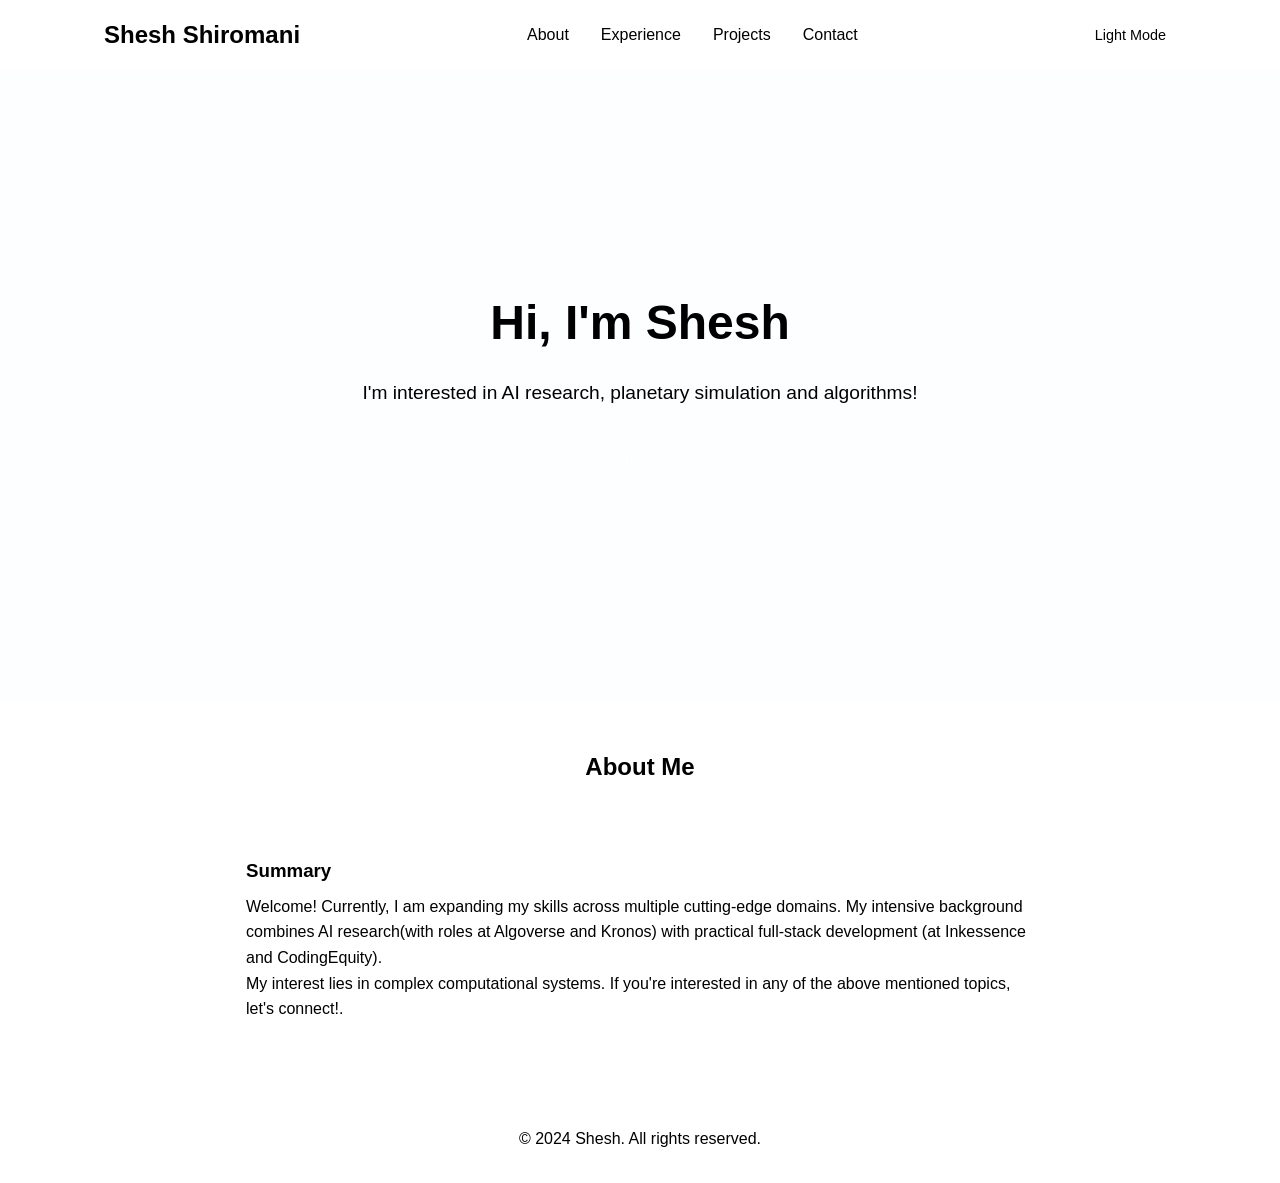
==== commit 516ccc7f: "made some small changes" ====
--- a/index.html
+++ b/index.html
@@ -1,10 +1,9 @@
-<<<<<<< HEAD
 <!DOCTYPE html>
 <html lang="en">
 <head>
     <meta charset="UTF-8">
     <meta name="viewport" content="width=device-width, initial-scale=1.0">
-    <title>Shesh - Portfolio</title>
+    <title>Shesh Shiromani - Portfolio</title>
     <link rel="stylesheet" href="style.css">
 </head>
 <body>
@@ -18,7 +17,7 @@
                 <li><a href="contact.html">Contact</a></li>
             </ul>
             <div class="nav-tools">
-                <button id="dark-mode-toggle">☀️ Light Mode</button>
+                <button id="dark-mode-toggle">Light Mode</button>
                 <div class="menu-toggle">
                     <span></span>
                     <span></span>
@@ -53,60 +52,4 @@
 
     <script src="script.js"></script>
 </body>
-=======
-<!DOCTYPE html>
-<html lang="en">
-<head>
-    <meta charset="UTF-8">
-    <meta name="viewport" content="width=device-width, initial-scale=1.0">
-    <title>Shesh - Portfolio</title>
-    <link rel="stylesheet" href="style.css">
-</head>
-<body>
-    <header>
-        <nav class="navbar">
-            <div class="logo">Shesh Shiromani</div>
-            <ul class="nav-links">
-                <li><a href="index.html">About</a></li>
-                <li><a href="experience.html">Experience</a></li>
-                <li><a href="projects.html">Projects</a></li>
-                <li><a href="contact.html">Contact</a></li>
-            </ul>
-            <div class="nav-tools">
-                <button id="dark-mode-toggle">☀️ Light Mode</button>
-                <div class="menu-toggle">
-                    <span></span>
-                    <span></span>
-                    <span></span>
-                </div>
-            </div>
-        </nav>
-    </header>
-
-    <main>
-        <section id="hero">
-            <div class="hero-content">
-                <h1>Hi, I'm Shesh</h1>
-                <p>I'm interested in AI research, planetary simulation and algorithms!</p>
-                <a href="contact.html" class="btn">Get In Touch</a>
-            </div>
-        </section>
-
-        <section id="about" class="container">
-            <h2>About Me</h2>
-            <div class="card">
-                <h3>Summary</h3>
-                <p>Welcome! Currently, I am expanding my skills across multiple cutting-edge domains. My intensive background combines AI research(with roles at Algoverse and Kronos) with practical full-stack development (at Inkessence and CodingEquity).</p>
-                <p>My interest lies in complex computational systems. If you're interested in any of the above mentioned topics, let's connect!.</p>
-            </div>
-        </section>
-    </main>
-
-    <footer>
-        <p>&copy; 2024 Shesh. All rights reserved.</p>
-    </footer>
-
-    <script src="script.js"></script>
-</body>
->>>>>>> 9de8b9e0ea46771d020b6a49e552553c4126104a
 </html>
